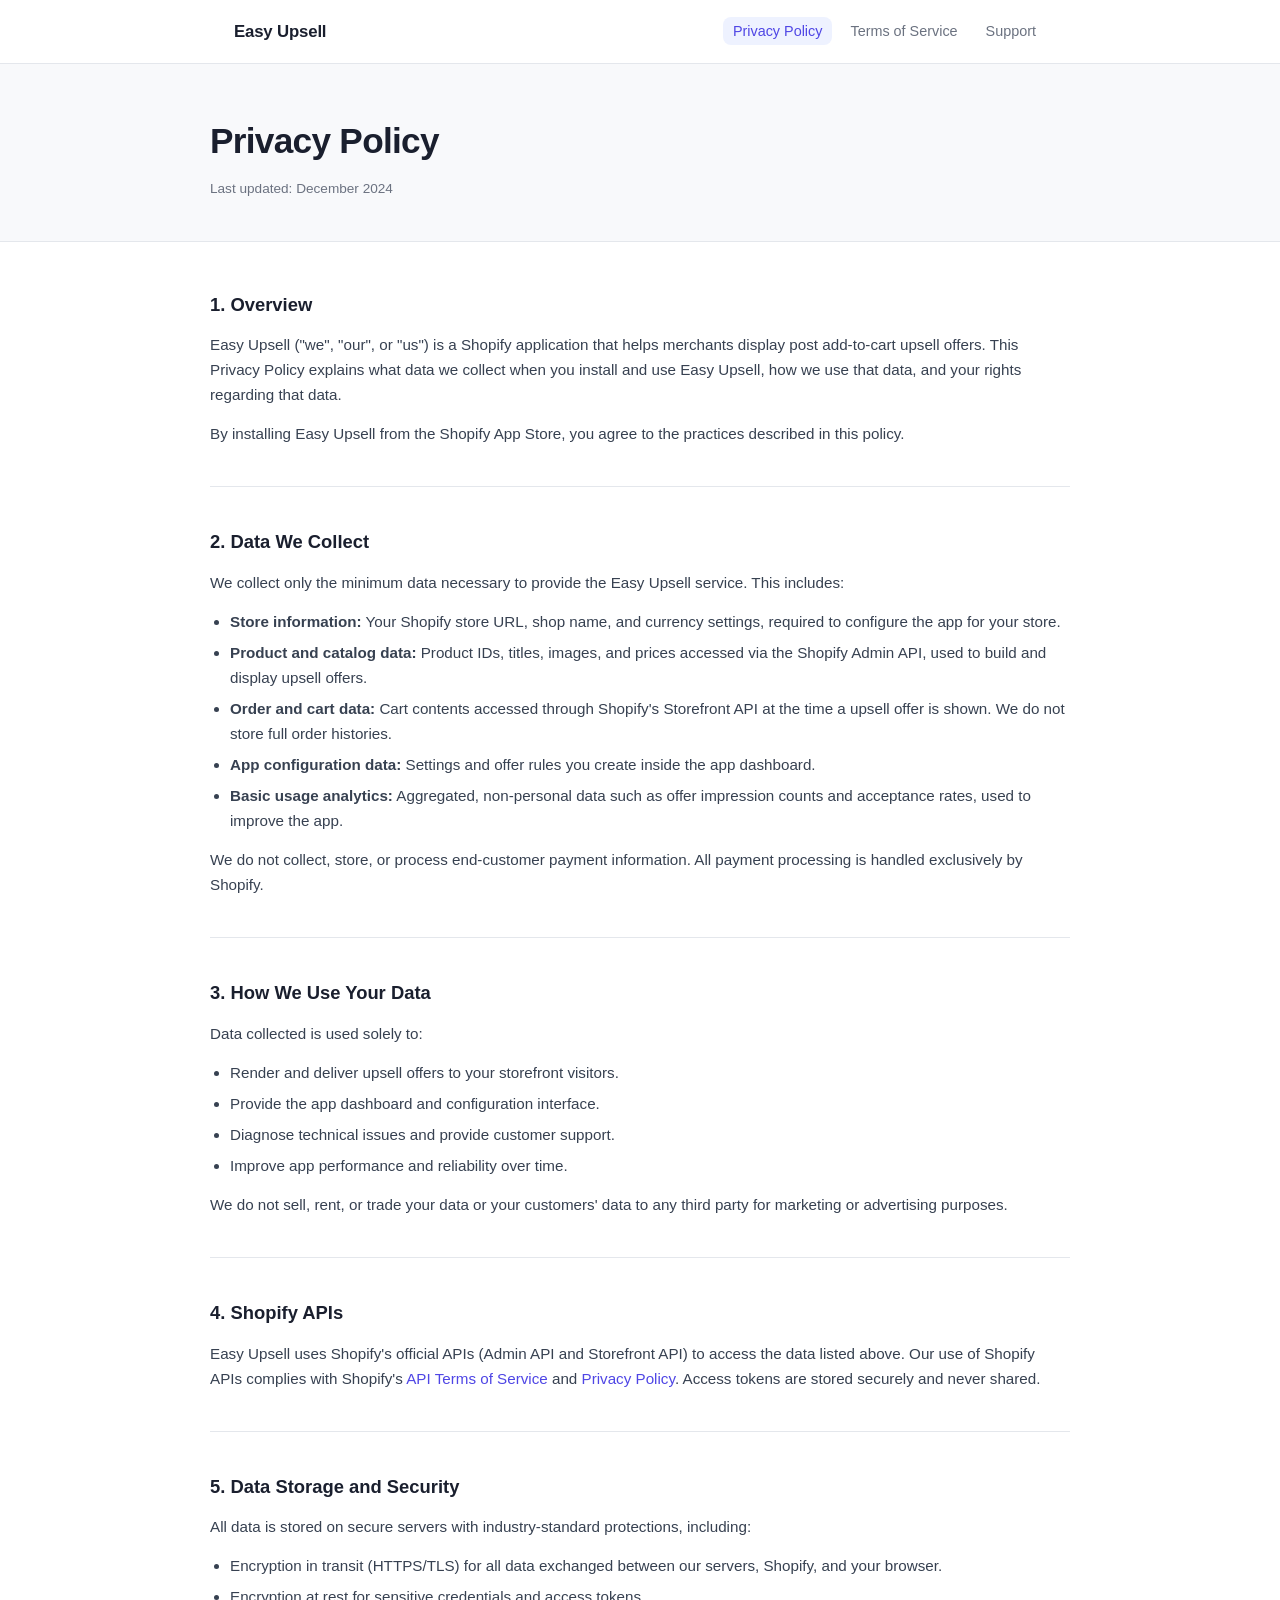
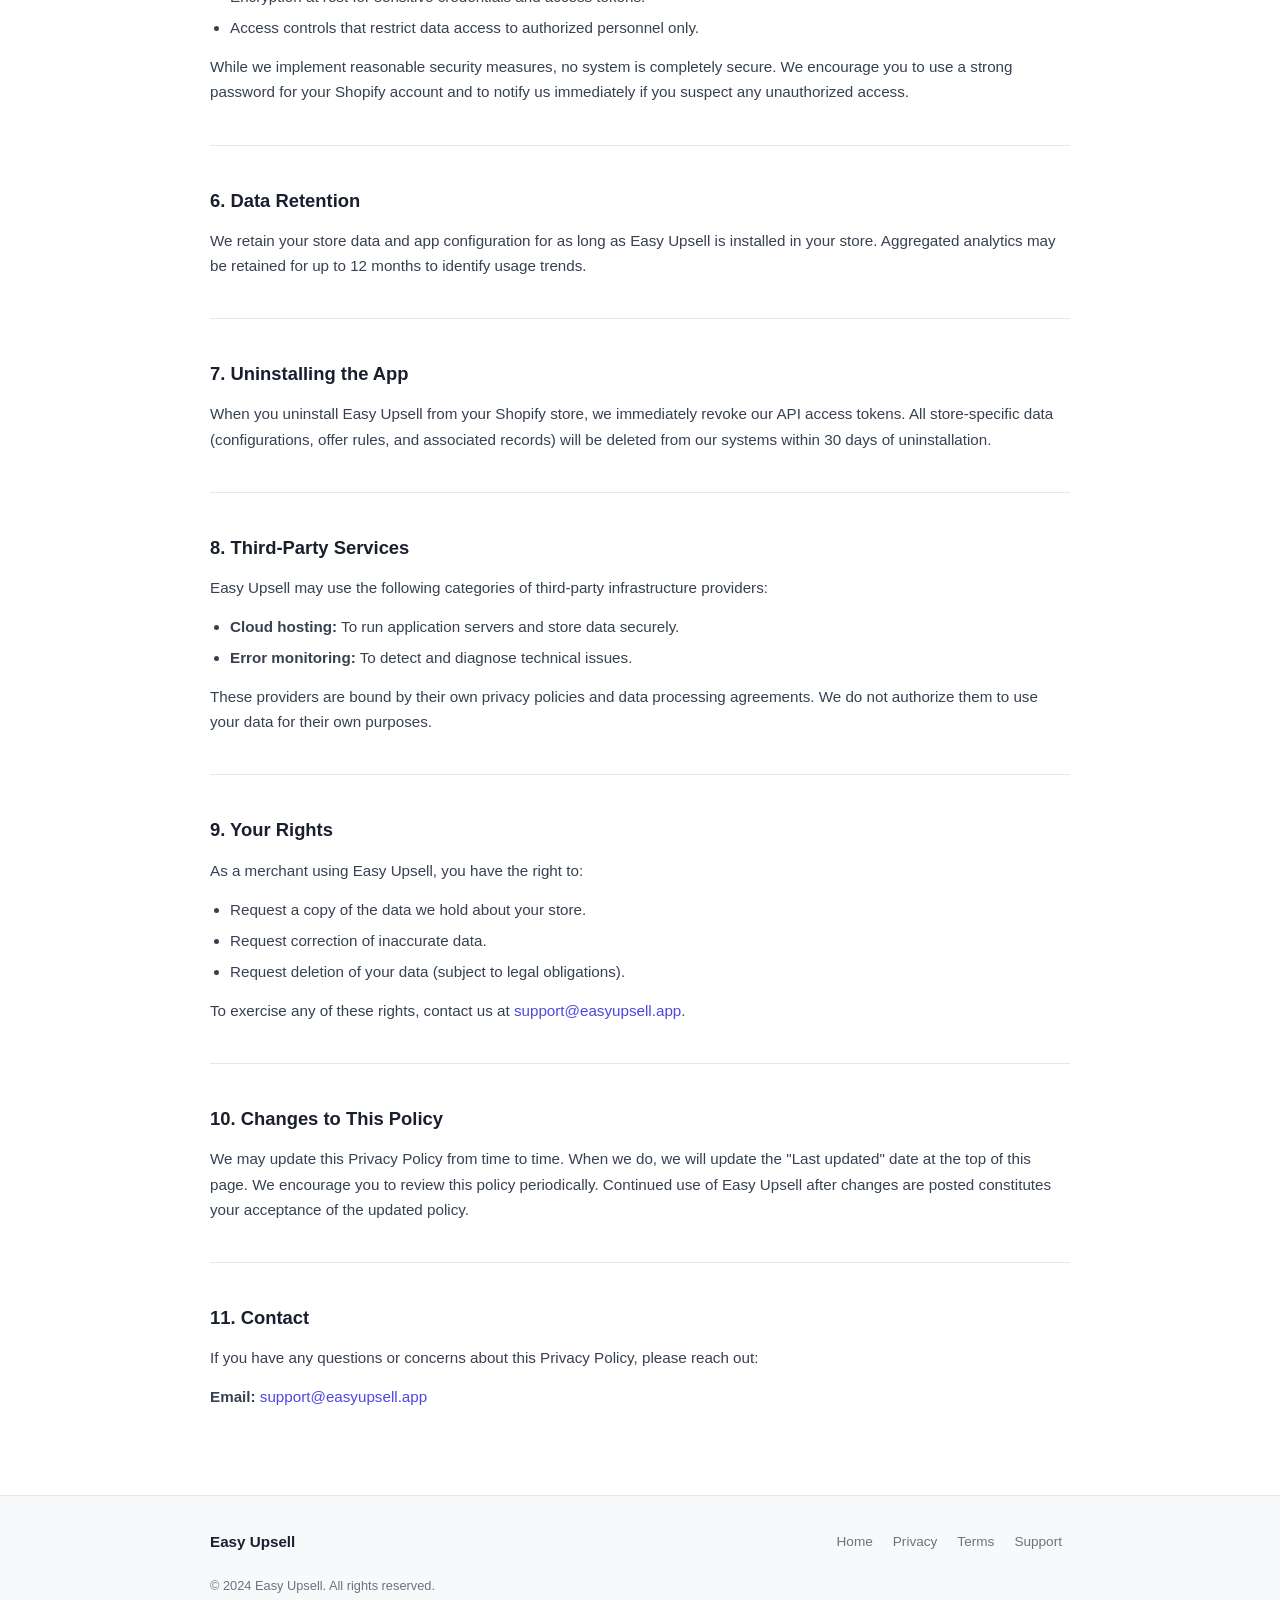
==== privacy.html @ 1502738b "Initial commit — Easy Upsell legal site" ====
<!DOCTYPE html>
<html lang="en">
<head>
  <meta charset="UTF-8" />
  <meta name="viewport" content="width=device-width, initial-scale=1.0" />
  <title>Privacy Policy — Easy Upsell</title>
  <meta name="description" content="Easy Upsell Privacy Policy — how we collect, use, and protect your data." />
  <link rel="stylesheet" href="styles.css" />
</head>
<body>

  <nav aria-label="Main navigation">
    <div class="nav-inner">
      <a href="index.html" class="nav-brand">Easy Upsell</a>
      <ul class="nav-links">
        <li><a href="privacy.html" class="active" aria-current="page">Privacy Policy</a></li>
        <li><a href="terms.html">Terms of Service</a></li>
        <li><a href="support.html">Support</a></li>
      </ul>
    </div>
  </nav>

  <main>
    <header class="page-header">
      <div class="container">
        <h1>Privacy Policy</h1>
        <p class="meta">Last updated: December 2024</p>
      </div>
    </header>

    <div class="legal-body">
      <div class="container">

        <h2>1. Overview</h2>
        <p>Easy Upsell ("we", "our", or "us") is a Shopify application that helps merchants display post add-to-cart upsell offers. This Privacy Policy explains what data we collect when you install and use Easy Upsell, how we use that data, and your rights regarding that data.</p>
        <p>By installing Easy Upsell from the Shopify App Store, you agree to the practices described in this policy.</p>

        <hr class="divider" />

        <h2>2. Data We Collect</h2>
        <p>We collect only the minimum data necessary to provide the Easy Upsell service. This includes:</p>
        <ul>
          <li><strong>Store information:</strong> Your Shopify store URL, shop name, and currency settings, required to configure the app for your store.</li>
          <li><strong>Product and catalog data:</strong> Product IDs, titles, images, and prices accessed via the Shopify Admin API, used to build and display upsell offers.</li>
          <li><strong>Order and cart data:</strong> Cart contents accessed through Shopify's Storefront API at the time a upsell offer is shown. We do not store full order histories.</li>
          <li><strong>App configuration data:</strong> Settings and offer rules you create inside the app dashboard.</li>
          <li><strong>Basic usage analytics:</strong> Aggregated, non-personal data such as offer impression counts and acceptance rates, used to improve the app.</li>
        </ul>
        <p>We do not collect, store, or process end-customer payment information. All payment processing is handled exclusively by Shopify.</p>

        <hr class="divider" />

        <h2>3. How We Use Your Data</h2>
        <p>Data collected is used solely to:</p>
        <ul>
          <li>Render and deliver upsell offers to your storefront visitors.</li>
          <li>Provide the app dashboard and configuration interface.</li>
          <li>Diagnose technical issues and provide customer support.</li>
          <li>Improve app performance and reliability over time.</li>
        </ul>
        <p>We do not sell, rent, or trade your data or your customers' data to any third party for marketing or advertising purposes.</p>

        <hr class="divider" />

        <h2>4. Shopify APIs</h2>
        <p>Easy Upsell uses Shopify's official APIs (Admin API and Storefront API) to access the data listed above. Our use of Shopify APIs complies with Shopify's <a href="https://www.shopify.com/legal/api-terms" target="_blank" rel="noopener noreferrer">API Terms of Service</a> and <a href="https://www.shopify.com/legal/privacy" target="_blank" rel="noopener noreferrer">Privacy Policy</a>. Access tokens are stored securely and never shared.</p>

        <hr class="divider" />

        <h2>5. Data Storage and Security</h2>
        <p>All data is stored on secure servers with industry-standard protections, including:</p>
        <ul>
          <li>Encryption in transit (HTTPS/TLS) for all data exchanged between our servers, Shopify, and your browser.</li>
          <li>Encryption at rest for sensitive credentials and access tokens.</li>
          <li>Access controls that restrict data access to authorized personnel only.</li>
        </ul>
        <p>While we implement reasonable security measures, no system is completely secure. We encourage you to use a strong password for your Shopify account and to notify us immediately if you suspect any unauthorized access.</p>

        <hr class="divider" />

        <h2>6. Data Retention</h2>
        <p>We retain your store data and app configuration for as long as Easy Upsell is installed in your store. Aggregated analytics may be retained for up to 12 months to identify usage trends.</p>

        <hr class="divider" />

        <h2>7. Uninstalling the App</h2>
        <p>When you uninstall Easy Upsell from your Shopify store, we immediately revoke our API access tokens. All store-specific data (configurations, offer rules, and associated records) will be deleted from our systems within 30 days of uninstallation.</p>

        <hr class="divider" />

        <h2>8. Third-Party Services</h2>
        <p>Easy Upsell may use the following categories of third-party infrastructure providers:</p>
        <ul>
          <li><strong>Cloud hosting:</strong> To run application servers and store data securely.</li>
          <li><strong>Error monitoring:</strong> To detect and diagnose technical issues.</li>
        </ul>
        <p>These providers are bound by their own privacy policies and data processing agreements. We do not authorize them to use your data for their own purposes.</p>

        <hr class="divider" />

        <h2>9. Your Rights</h2>
        <p>As a merchant using Easy Upsell, you have the right to:</p>
        <ul>
          <li>Request a copy of the data we hold about your store.</li>
          <li>Request correction of inaccurate data.</li>
          <li>Request deletion of your data (subject to legal obligations).</li>
        </ul>
        <p>To exercise any of these rights, contact us at <a href="mailto:support@easyupsell.app">support@easyupsell.app</a>.</p>

        <hr class="divider" />

        <h2>10. Changes to This Policy</h2>
        <p>We may update this Privacy Policy from time to time. When we do, we will update the "Last updated" date at the top of this page. We encourage you to review this policy periodically. Continued use of Easy Upsell after changes are posted constitutes your acceptance of the updated policy.</p>

        <hr class="divider" />

        <h2>11. Contact</h2>
        <p>If you have any questions or concerns about this Privacy Policy, please reach out:</p>
        <p><strong>Email:</strong> <a href="mailto:support@easyupsell.app">support@easyupsell.app</a></p>

      </div>
    </div>
  </main>

  <footer>
    <div class="footer-inner">
      <span class="footer-brand">Easy Upsell</span>
      <ul class="footer-nav">
        <li><a href="index.html">Home</a></li>
        <li><a href="privacy.html">Privacy</a></li>
        <li><a href="terms.html">Terms</a></li>
        <li><a href="support.html">Support</a></li>
      </ul>
      <p class="footer-copy">&copy; 2024 Easy Upsell. All rights reserved.</p>
    </div>
  </footer>

</body>
</html>
---- styles.css ----
*, *::before, *::after {
  box-sizing: border-box;
  margin: 0;
  padding: 0;
}

:root {
  --color-bg: #ffffff;
  --color-surface: #f8f9fb;
  --color-border: #e4e7ec;
  --color-text: #1a1f2e;
  --color-muted: #6b7280;
  --color-accent: #4f46e5;
  --color-accent-hover: #4338ca;
  --color-accent-light: #eef2ff;
  --font-sans: -apple-system, BlinkMacSystemFont, "Segoe UI", Roboto, Helvetica, Arial, sans-serif;
  --radius: 8px;
  --max-width: 860px;
  --nav-height: 64px;
}

html {
  font-size: 16px;
  -webkit-text-size-adjust: 100%;
}

body {
  font-family: var(--font-sans);
  background: var(--color-bg);
  color: var(--color-text);
  line-height: 1.65;
  min-height: 100vh;
  display: flex;
  flex-direction: column;
}

a {
  color: var(--color-accent);
  text-decoration: none;
}

a:hover {
  color: var(--color-accent-hover);
  text-decoration: underline;
}

img { max-width: 100%; }

/* ── Nav ──────────────────────────────── */

nav {
  height: var(--nav-height);
  border-bottom: 1px solid var(--color-border);
  background: var(--color-bg);
  position: sticky;
  top: 0;
  z-index: 100;
}

.nav-inner {
  max-width: var(--max-width);
  margin: 0 auto;
  padding: 0 24px;
  height: 100%;
  display: flex;
  align-items: center;
  justify-content: space-between;
  gap: 16px;
}

.nav-brand {
  font-weight: 700;
  font-size: 1.05rem;
  color: var(--color-text);
  letter-spacing: -0.01em;
  white-space: nowrap;
}

.nav-brand:hover {
  color: var(--color-accent);
  text-decoration: none;
}

.nav-links {
  display: flex;
  align-items: center;
  gap: 8px;
  list-style: none;
  flex-wrap: wrap;
}

.nav-links a {
  font-size: 0.9rem;
  font-weight: 500;
  color: var(--color-muted);
  padding: 6px 10px;
  border-radius: var(--radius);
  transition: background 0.15s, color 0.15s;
}

.nav-links a:hover {
  background: var(--color-accent-light);
  color: var(--color-accent);
  text-decoration: none;
}

.nav-links a.active {
  color: var(--color-accent);
  background: var(--color-accent-light);
}

/* ── Main content ─────────────────────── */

main {
  flex: 1;
}

.container {
  max-width: var(--max-width);
  margin: 0 auto;
  padding: 0 24px;
}

/* ── Hero (index only) ────────────────── */

.hero {
  padding: 80px 24px 72px;
  text-align: center;
  background: linear-gradient(160deg, #f0f1ff 0%, #ffffff 60%);
  border-bottom: 1px solid var(--color-border);
}

.hero-badge {
  display: inline-block;
  background: var(--color-accent-light);
  color: var(--color-accent);
  font-size: 0.78rem;
  font-weight: 600;
  letter-spacing: 0.06em;
  text-transform: uppercase;
  padding: 4px 12px;
  border-radius: 999px;
  margin-bottom: 20px;
}

.hero h1 {
  font-size: clamp(2rem, 5vw, 3rem);
  font-weight: 800;
  letter-spacing: -0.03em;
  line-height: 1.15;
  color: var(--color-text);
  max-width: 640px;
  margin: 0 auto 20px;
}

.hero p {
  font-size: 1.1rem;
  color: var(--color-muted);
  max-width: 520px;
  margin: 0 auto 36px;
}

.hero-links {
  display: flex;
  justify-content: center;
  flex-wrap: wrap;
  gap: 12px;
}

.btn {
  display: inline-flex;
  align-items: center;
  gap: 6px;
  padding: 11px 22px;
  border-radius: var(--radius);
  font-size: 0.9rem;
  font-weight: 600;
  transition: background 0.15s, box-shadow 0.15s;
  cursor: pointer;
  border: none;
}

.btn-primary {
  background: var(--color-accent);
  color: #fff;
}

.btn-primary:hover {
  background: var(--color-accent-hover);
  color: #fff;
  text-decoration: none;
  box-shadow: 0 4px 12px rgba(79,70,229,0.25);
}

.btn-outline {
  background: transparent;
  color: var(--color-accent);
  border: 1.5px solid var(--color-accent);
}

.btn-outline:hover {
  background: var(--color-accent-light);
  text-decoration: none;
  color: var(--color-accent);
}

/* ── Feature cards ────────────────────── */

.features {
  padding: 64px 24px;
}

.features-grid {
  max-width: var(--max-width);
  margin: 0 auto;
  display: grid;
  grid-template-columns: repeat(auto-fit, minmax(240px, 1fr));
  gap: 20px;
}

.card {
  background: var(--color-surface);
  border: 1px solid var(--color-border);
  border-radius: calc(var(--radius) * 1.5);
  padding: 28px 24px;
}

.card-icon {
  font-size: 1.5rem;
  margin-bottom: 12px;
  display: block;
}

.card h3 {
  font-size: 1rem;
  font-weight: 700;
  margin-bottom: 8px;
}

.card p {
  font-size: 0.9rem;
  color: var(--color-muted);
}

/* ── Quick links section (index) ──────── */

.quick-links {
  background: var(--color-surface);
  border-top: 1px solid var(--color-border);
  padding: 48px 24px;
}

.quick-links-inner {
  max-width: var(--max-width);
  margin: 0 auto;
  text-align: center;
}

.quick-links h2 {
  font-size: 1.2rem;
  font-weight: 700;
  margin-bottom: 20px;
}

.quick-links ul {
  list-style: none;
  display: flex;
  justify-content: center;
  flex-wrap: wrap;
  gap: 12px;
}

.quick-links li a {
  font-size: 0.9rem;
  font-weight: 500;
  padding: 8px 18px;
  border: 1.5px solid var(--color-border);
  border-radius: 999px;
  color: var(--color-text);
  transition: border-color 0.15s, color 0.15s;
}

.quick-links li a:hover {
  border-color: var(--color-accent);
  color: var(--color-accent);
  text-decoration: none;
}

/* ── Legal page layout ────────────────── */

.page-header {
  background: var(--color-surface);
  border-bottom: 1px solid var(--color-border);
  padding: 48px 24px 40px;
}

.page-header .container {
  padding: 0;
}

.page-header h1 {
  font-size: clamp(1.6rem, 4vw, 2.2rem);
  font-weight: 800;
  letter-spacing: -0.02em;
  margin-bottom: 8px;
}

.page-header .meta {
  font-size: 0.85rem;
  color: var(--color-muted);
}

.legal-body {
  padding: 48px 24px 72px;
}

.legal-body .container {
  padding: 0;
}

.legal-body h2 {
  font-size: 1.15rem;
  font-weight: 700;
  margin: 40px 0 12px;
  color: var(--color-text);
}

.legal-body h2:first-child {
  margin-top: 0;
}

.legal-body p {
  font-size: 0.95rem;
  color: #374151;
  margin-bottom: 14px;
}

.legal-body ul {
  margin: 0 0 14px 20px;
}

.legal-body ul li {
  font-size: 0.95rem;
  color: #374151;
  margin-bottom: 6px;
}

.legal-body a {
  color: var(--color-accent);
}

.divider {
  border: none;
  border-top: 1px solid var(--color-border);
  margin: 40px 0;
}

/* ── Support page ─────────────────────── */

.support-grid {
  display: grid;
  grid-template-columns: repeat(auto-fit, minmax(220px, 1fr));
  gap: 16px;
  margin: 24px 0;
}

.support-card {
  background: var(--color-surface);
  border: 1px solid var(--color-border);
  border-radius: var(--radius);
  padding: 24px 20px;
}

.support-card .icon {
  font-size: 1.4rem;
  margin-bottom: 10px;
  display: block;
}

.support-card h3 {
  font-size: 0.95rem;
  font-weight: 700;
  margin-bottom: 6px;
}

.support-card p {
  font-size: 0.875rem;
  color: var(--color-muted);
  margin: 0;
}

.contact-box {
  background: var(--color-accent-light);
  border: 1.5px solid #c7d2fe;
  border-radius: calc(var(--radius) * 1.5);
  padding: 32px 28px;
  margin-top: 32px;
}

.contact-box h2 {
  margin-top: 0 !important;
}

.contact-box a {
  font-weight: 600;
}

/* ── Footer ───────────────────────────── */

footer {
  background: var(--color-surface);
  border-top: 1px solid var(--color-border);
  padding: 32px 24px;
}

.footer-inner {
  max-width: var(--max-width);
  margin: 0 auto;
  display: flex;
  flex-wrap: wrap;
  align-items: center;
  justify-content: space-between;
  gap: 12px;
}

.footer-brand {
  font-weight: 700;
  font-size: 0.95rem;
  color: var(--color-text);
}

.footer-nav {
  display: flex;
  flex-wrap: wrap;
  gap: 4px;
  list-style: none;
}

.footer-nav a {
  font-size: 0.85rem;
  color: var(--color-muted);
  padding: 4px 8px;
  border-radius: 4px;
}

.footer-nav a:hover {
  color: var(--color-accent);
  text-decoration: none;
}

.footer-copy {
  font-size: 0.8rem;
  color: var(--color-muted);
  width: 100%;
  margin-top: 8px;
}

/* ── Responsive ───────────────────────── */

@media (max-width: 600px) {
  .nav-links a {
    font-size: 0.82rem;
    padding: 5px 8px;
  }

  .hero {
    padding: 56px 20px 52px;
  }

  .features, .quick-links, .legal-body {
    padding-left: 16px;
    padding-right: 16px;
  }

  .page-header {
    padding: 36px 16px 28px;
  }

  .contact-box {
    padding: 24px 20px;
  }
}
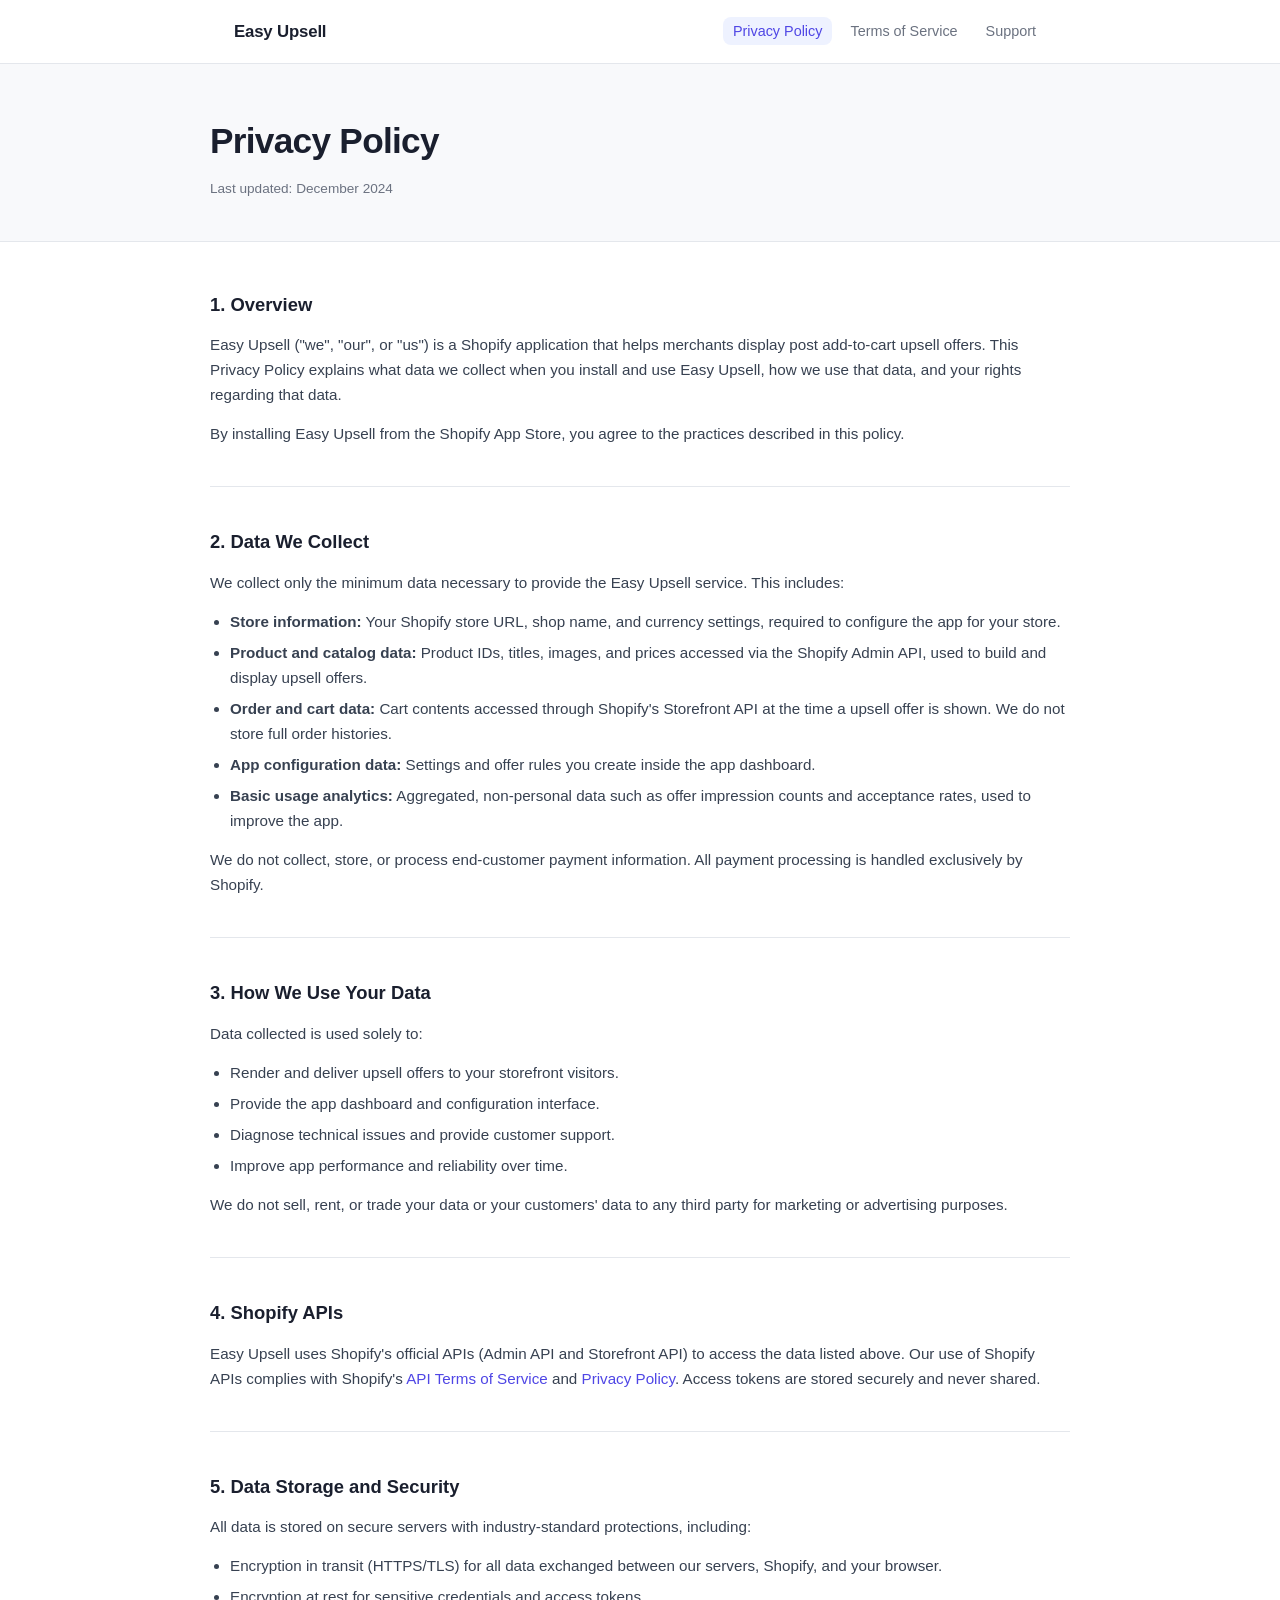
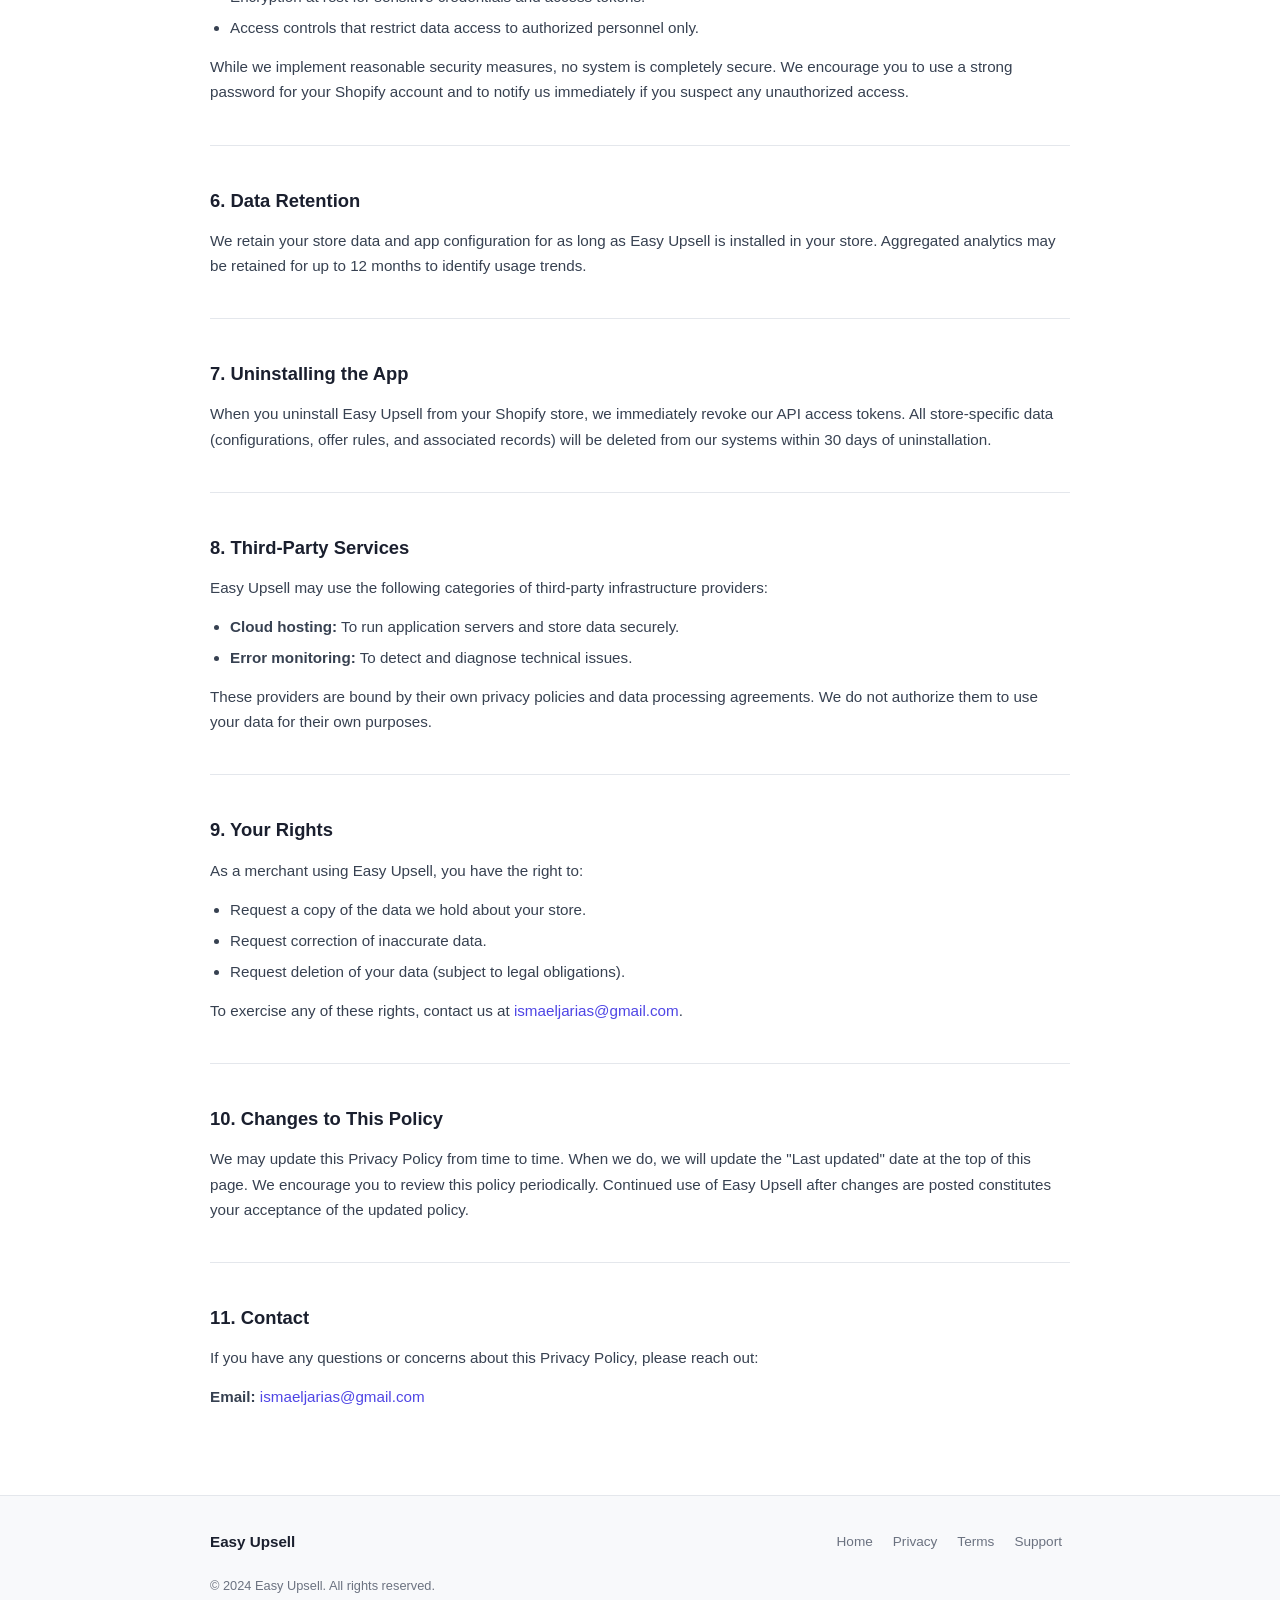
==== commit 4193f4d9: "Update support email to personal address" ====
--- a/privacy.html
+++ b/privacy.html
@@ -105,7 +105,7 @@
           <li>Request correction of inaccurate data.</li>
           <li>Request deletion of your data (subject to legal obligations).</li>
         </ul>
-        <p>To exercise any of these rights, contact us at <a href="mailto:support@easyupsell.app">support@easyupsell.app</a>.</p>
+        <p>To exercise any of these rights, contact us at <a href="mailto:ismaeljarias@gmail.com">ismaeljarias@gmail.com</a>.</p>
 
         <hr class="divider" />
 
@@ -116,7 +116,7 @@
 
         <h2>11. Contact</h2>
         <p>If you have any questions or concerns about this Privacy Policy, please reach out:</p>
-        <p><strong>Email:</strong> <a href="mailto:support@easyupsell.app">support@easyupsell.app</a></p>
+        <p><strong>Email:</strong> <a href="mailto:ismaeljarias@gmail.com">ismaeljarias@gmail.com</a></p>
 
       </div>
     </div>
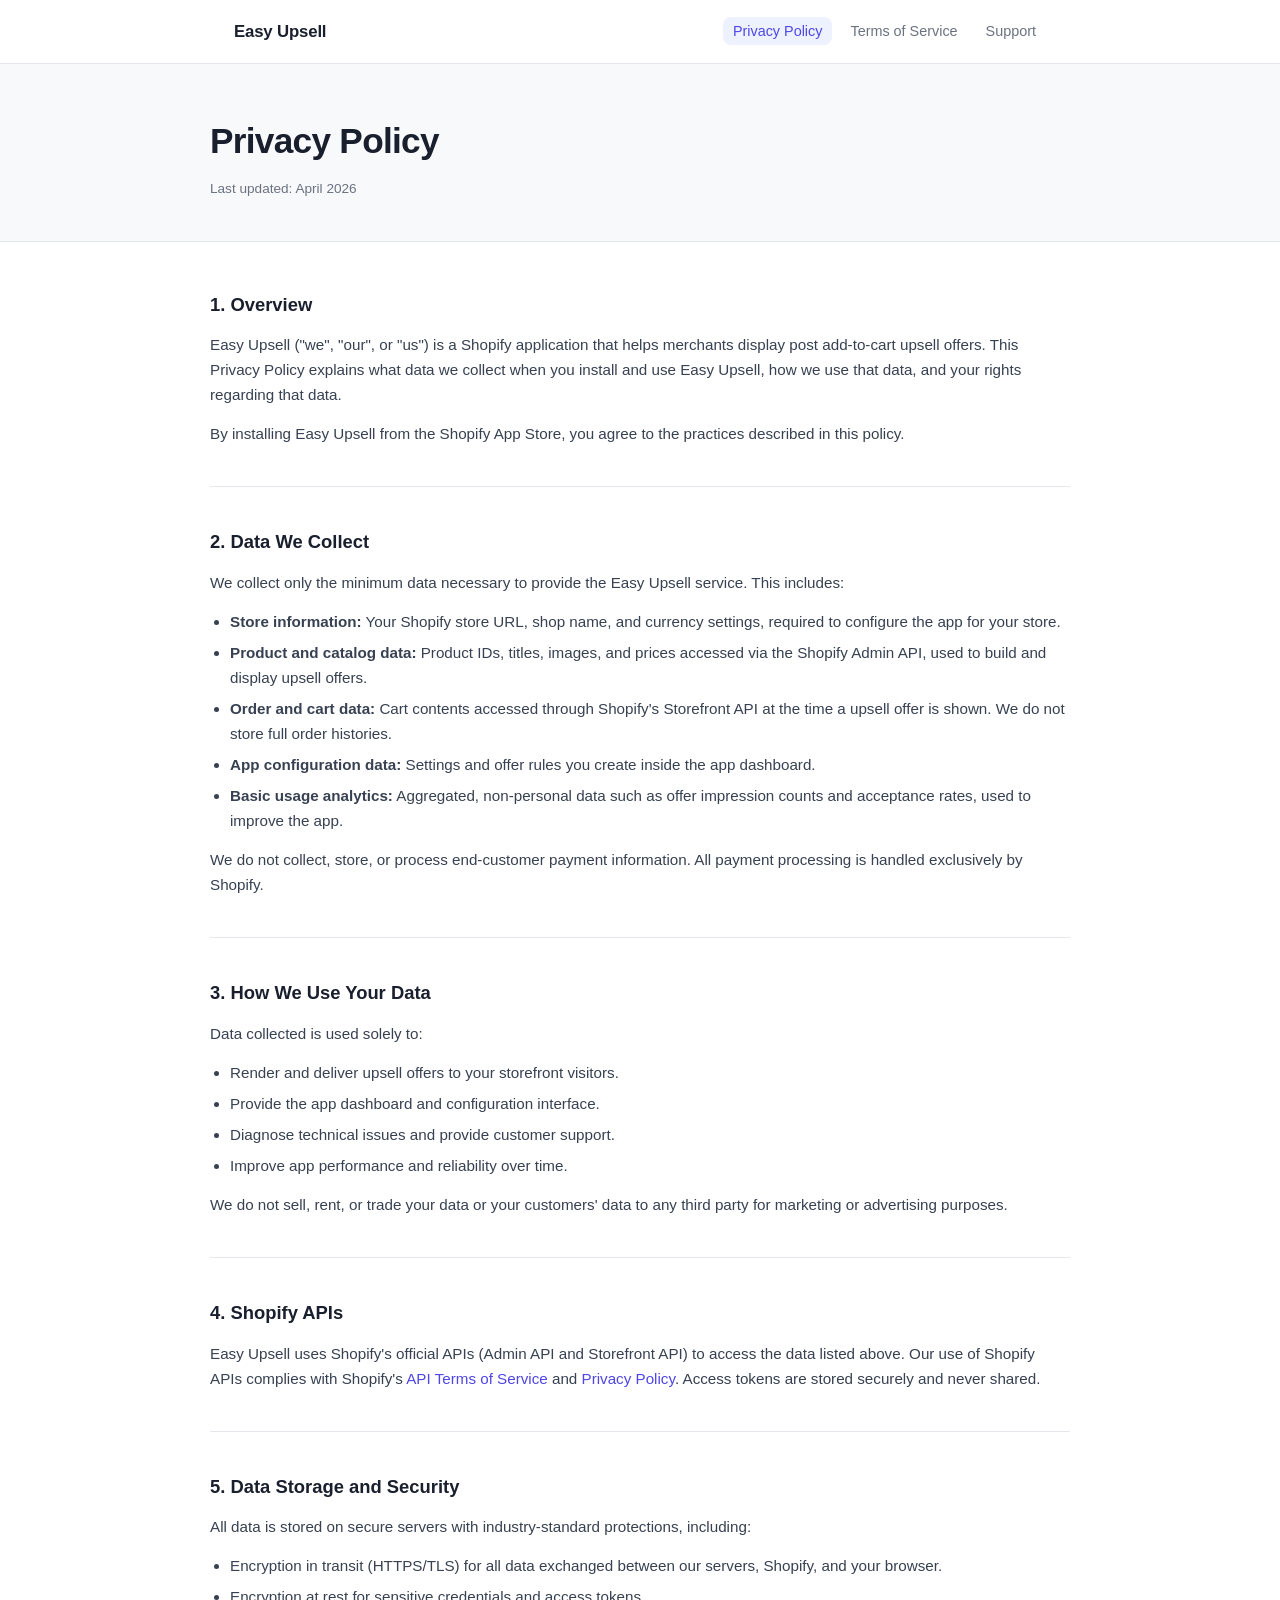
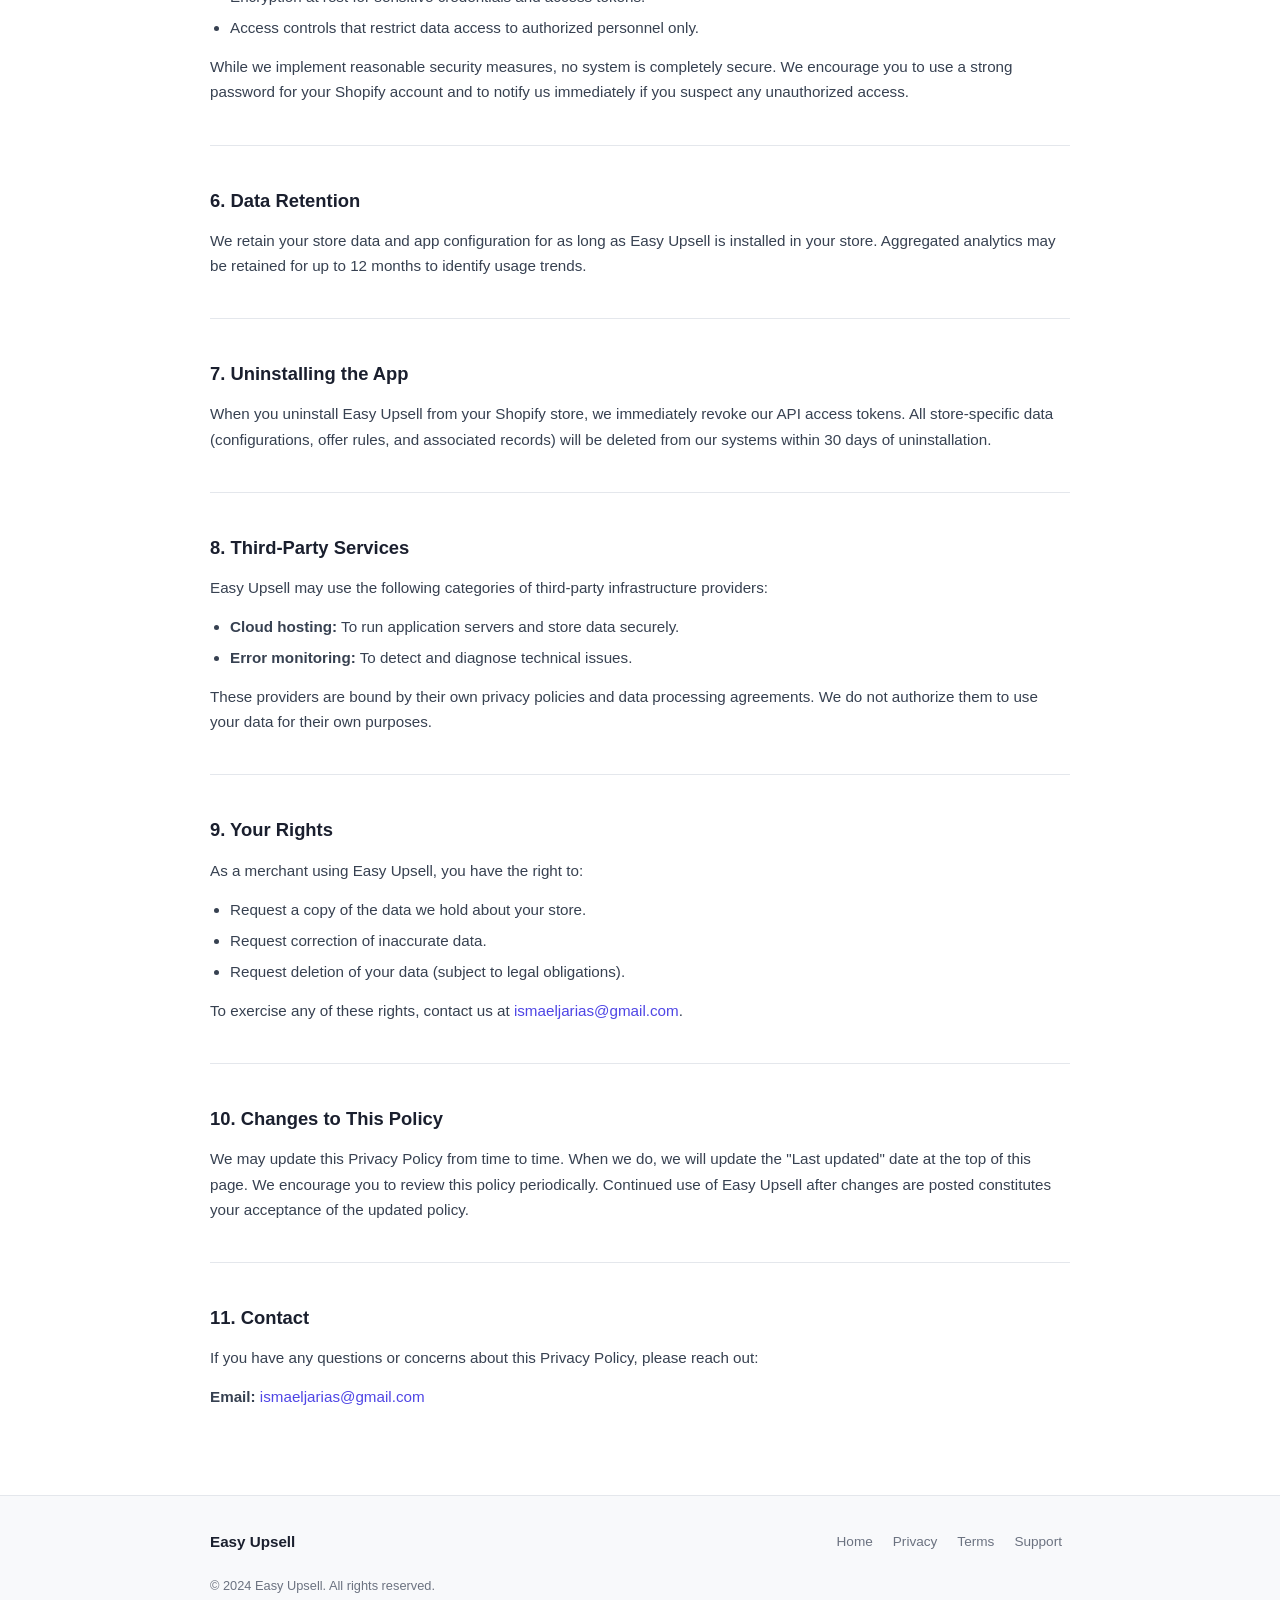
==== commit d0ebd5e3: "Update last updated date to April 2026" ====
--- a/privacy.html
+++ b/privacy.html
@@ -24,7 +24,7 @@
     <header class="page-header">
       <div class="container">
         <h1>Privacy Policy</h1>
-        <p class="meta">Last updated: December 2024</p>
+        <p class="meta">Last updated: April 2026</p>
       </div>
     </header>
 
